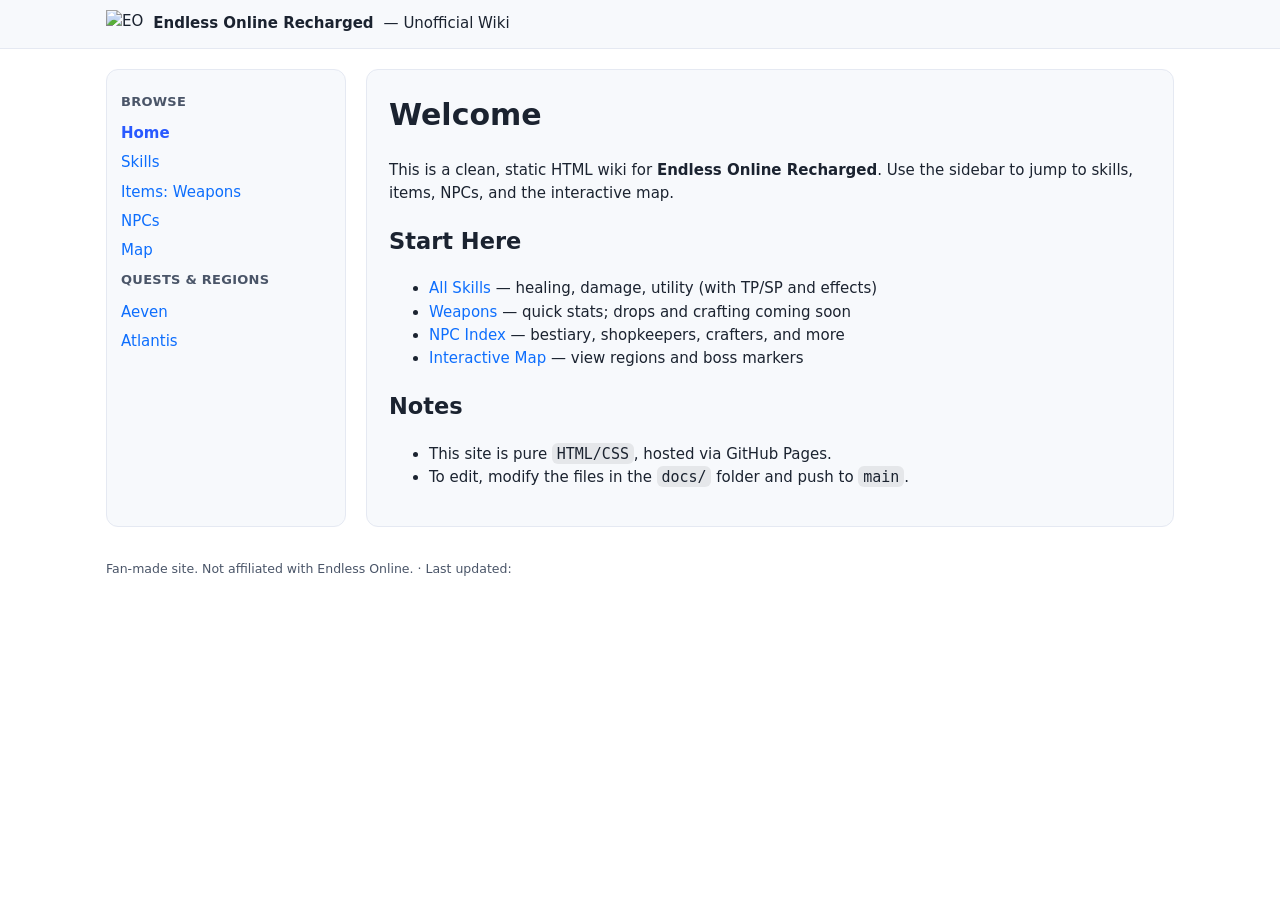
==== docs/index.html @ fb80740f "Rename index.md to index.html" ====
<!doctype html>
<html lang="en">
<head>
  <meta charset="utf-8"/>
  <meta name="viewport" content="width=device-width, initial-scale=1"/>
  <title>Endless Online Recharged — Unofficial Wiki</title>
  <link rel="stylesheet" href="assets/site.css"/>
</head>
<body>
  <header>
    <div class="header-inner">
      <a class="logo" href="./">
        <img src="assets/logo.svg" alt="EO" />
        <b>Endless Online Recharged</b> — Unofficial Wiki
      </a>
    </div>
  </header>

  <div class="layout">
    <nav>
      <h3>Browse</h3>
      <ul>
        <li><a class="active" href="./">Home</a></li>
        <li><a href="skills/skills.html">Skills</a></li>
        <li><a href="items/weapons.html">Items: Weapons</a></li>
        <li><a href="npcs/index.html">NPCs</a></li>
        <li><a href="maps/index.html">Map</a></li>
      </ul>

      <h3>Quests & Regions</h3>
      <ul>
        <li><a href="quests/aeven.html">Aeven</a></li>
        <li><a href="quests/atlantis.html">Atlantis</a></li>
        <!-- add more regions as you create them -->
      </ul>
    </nav>

    <main>
      <h1>Welcome</h1>
      <p>This is a clean, static HTML wiki for <b>Endless Online Recharged</b>. Use the sidebar to jump to
      skills, items, NPCs, and the interactive map.</p>

      <h2>Start Here</h2>
      <ul>
        <li><a href="skills/skills.html">All Skills</a> — healing, damage, utility (with TP/SP and effects)</li>
        <li><a href="items/weapons.html">Weapons</a> — quick stats; drops and crafting coming soon</li>
        <li><a href="npcs/index.html">NPC Index</a> — bestiary, shopkeepers, crafters, and more</li>
        <li><a href="maps/index.html">Interactive Map</a> — view regions and boss markers</li>
      </ul>

      <h2>Notes</h2>
      <ul>
        <li>This site is pure <code>HTML/CSS</code>, hosted via GitHub Pages.</li>
        <li>To edit, modify the files in the <code>docs/</code> folder and push to <code>main</code>.</li>
      </ul>
    </main>
  </div>

  <footer>
    <small>Fan-made site. Not affiliated with Endless Online. &middot; Last updated: <!-- set your date here --></small>
  </footer>
</body>
</html>
---- docs/assets/site.css ----
:root{
  --bg: #0e1116;
  --panel: #12161d;
  --text: #e7e7ea;
  --muted: #a9b1bd;
  --brand: #5aa2ff;
  --link: #8bd3ff;
  --border: #1e2633;
}
@media (prefers-color-scheme: light){
  :root{
    --bg:#fff; --panel:#f7f9fc; --text:#1b2330; --muted:#4a5568; --brand:#2959ff; --link:#0d6efd; --border:#e5e9f2;
  }
}
*{box-sizing:border-box}
html,body{height:100%}
body{
  margin:0; font:15px/1.55 system-ui,-apple-system,Segoe UI,Roboto,Inter,Arial,sans-serif;
  background:var(--bg); color:var(--text);
}
a{color:var(--link); text-decoration:none}
a:hover{text-decoration:underline}
header{
  position:sticky; top:0; z-index:2;
  background:var(--panel); border-bottom:1px solid var(--border);
}
.header-inner{
  max-width:1100px; margin:0 auto; padding:10px 16px; display:flex; align-items:center; gap:12px;
}
.logo{display:flex; align-items:center; gap:10px; color:var(--text); text-decoration:none}
.logo img{height:28px}
.logo b{font-weight:700}
.layout{
  max-width:1100px; margin:0 auto; display:grid; grid-template-columns:240px 1fr; gap:20px; padding:20px 16px;
}
nav{
  background:var(--panel); border:1px solid var(--border); border-radius:12px; padding:14px;
}
nav h3{margin:8px 0 10px; font-size:13px; font-weight:700; color:var(--muted); letter-spacing:.02em; text-transform:uppercase}
nav ul{list-style:none; padding:0; margin:0}
nav li{margin:6px 0}
nav a.active{font-weight:700; color:var(--brand)}
main{
  background:var(--panel); border:1px solid var(--border); border-radius:12px; padding:22px;
}
main h1{margin-top:0}
code{background:rgba(125,125,125,.15); padding:.1rem .3rem; border-radius:6px}
footer{max-width:1100px; margin:10px auto 40px; color:var(--muted); padding:0 16px}
@media (max-width:900px){
  .layout{grid-template-columns:1fr}
  nav{order:2}
}
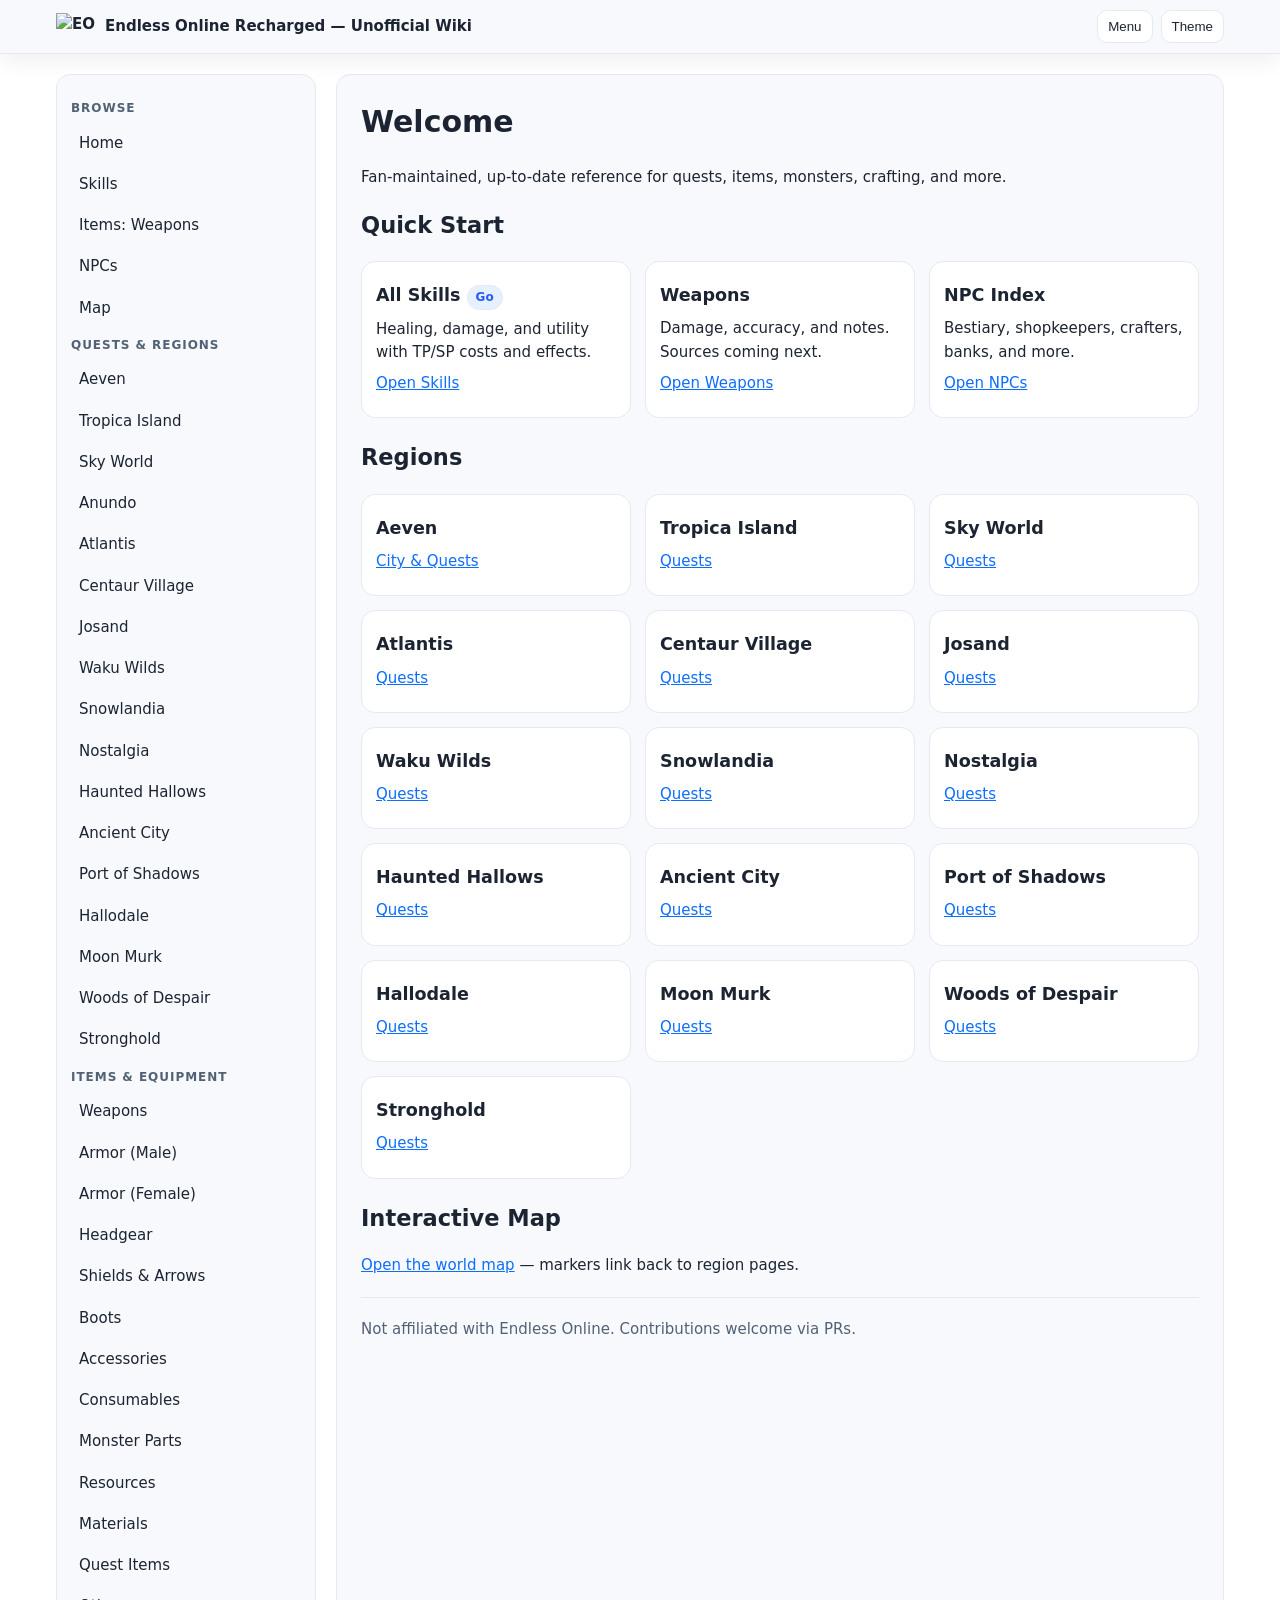
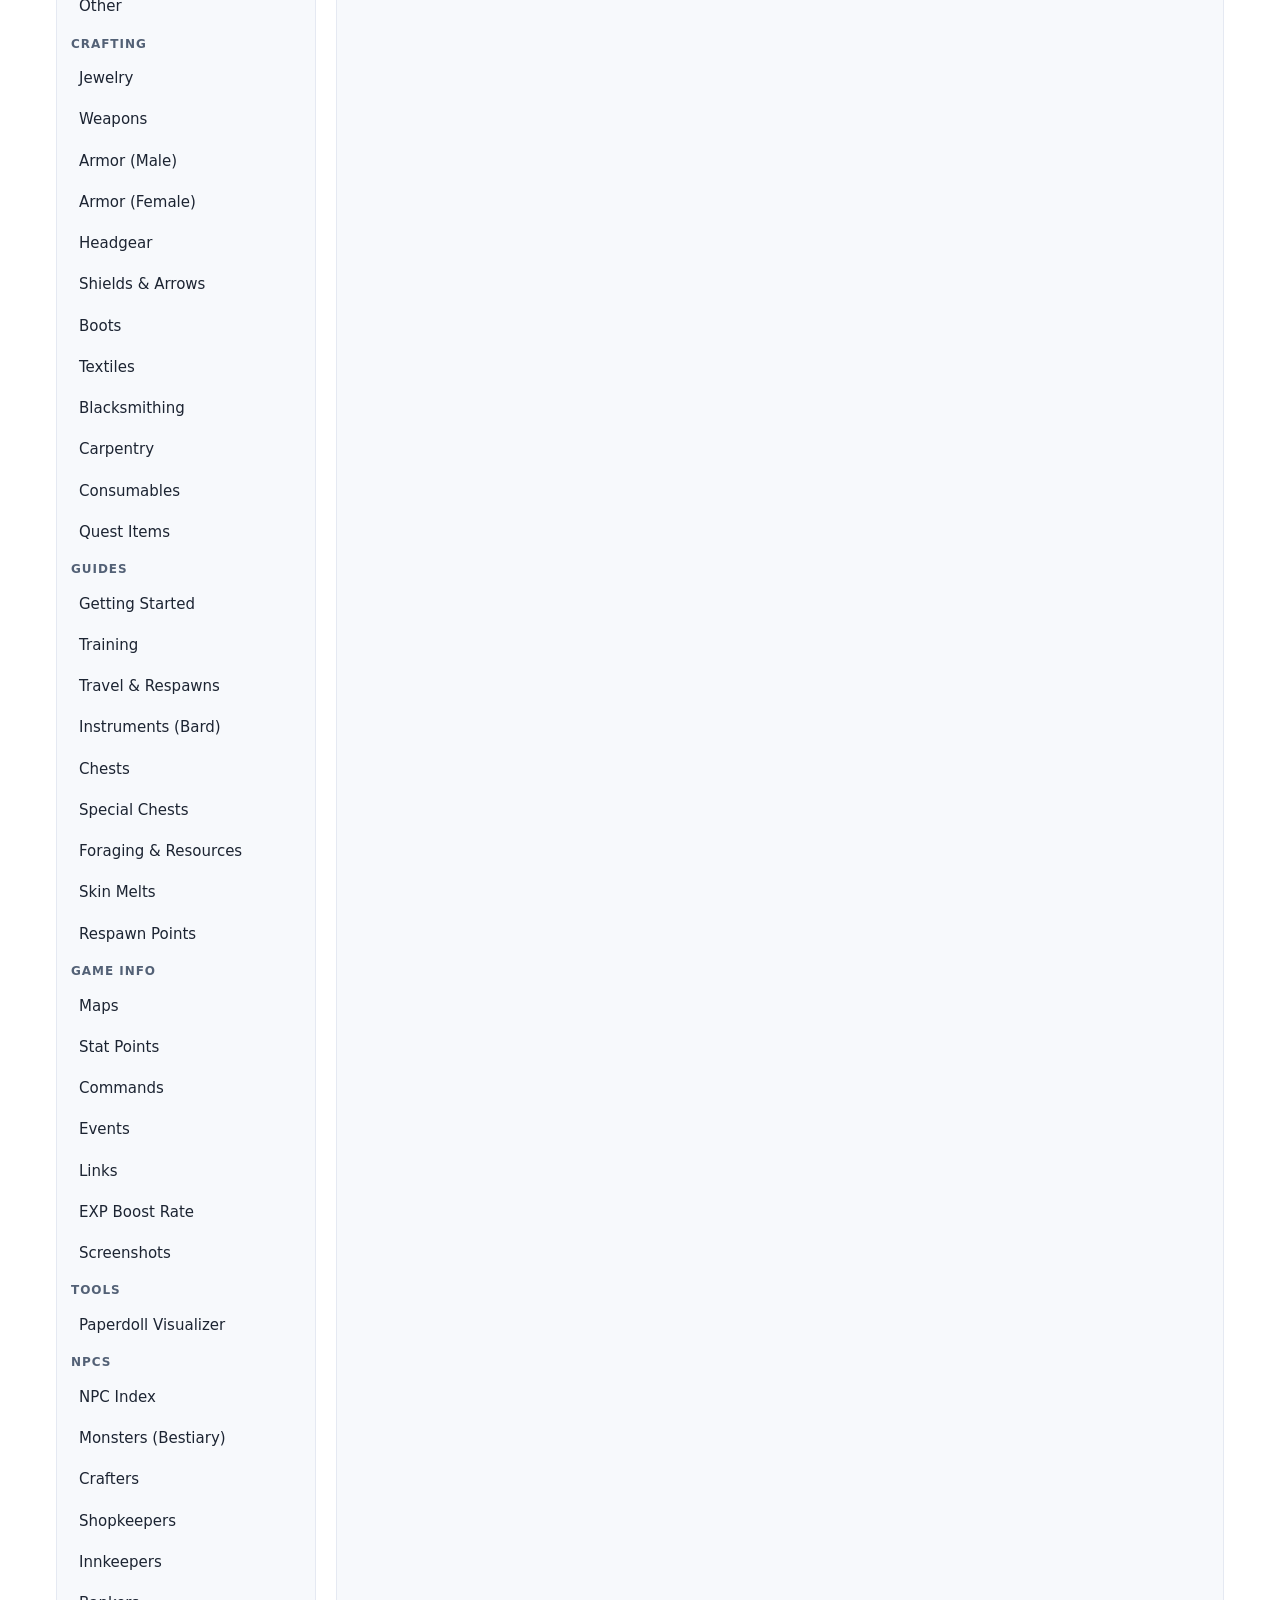
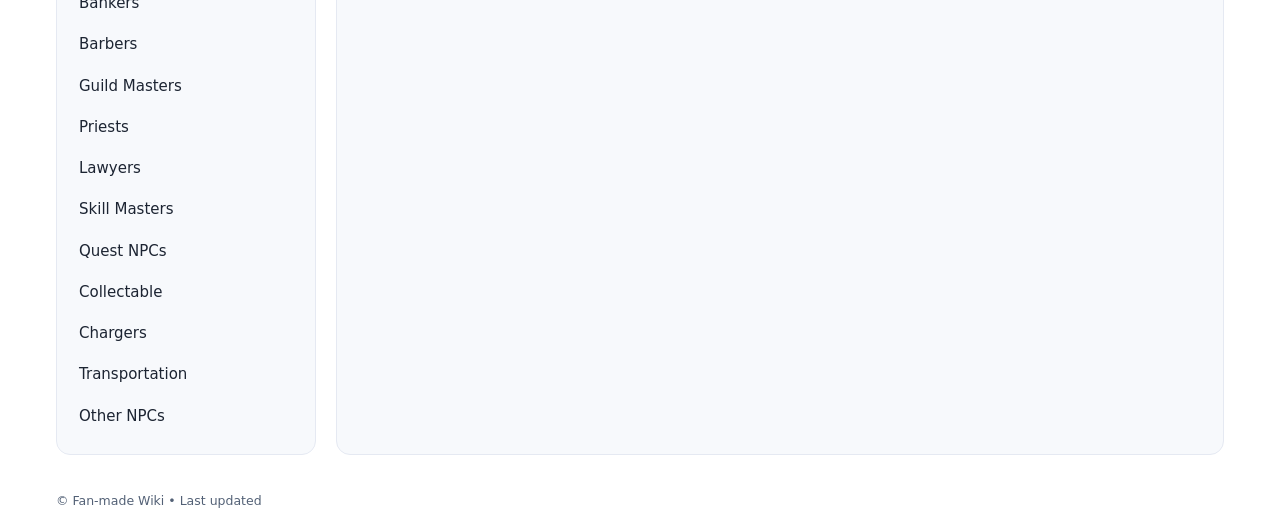
==== commit fb23b62b: "Update index.html" ====
--- a/docs/index.html
+++ b/docs/index.html
@@ -5,59 +5,192 @@
   <meta name="viewport" content="width=device-width, initial-scale=1"/>
   <title>Endless Online Recharged — Unofficial Wiki</title>
   <link rel="stylesheet" href="assets/site.css"/>
+  <script src="assets/app.js" defer></script>
 </head>
 <body>
   <header>
     <div class="header-inner">
       <a class="logo" href="./">
-        <img src="assets/logo.svg" alt="EO" />
-        <b>Endless Online Recharged</b> — Unofficial Wiki
+        <img src="assets/logo.svg" alt="EO"/>
+        <span><b>Endless Online Recharged</b> — Unofficial Wiki</span>
       </a>
+      <div class="header-actions">
+        <button class="icon" id="navToggle">Menu</button>
+        <button class="icon" id="themeToggle">Theme</button>
+      </div>
     </div>
   </header>
 
   <div class="layout">
-    <nav>
-      <h3>Browse</h3>
-      <ul>
-        <li><a class="active" href="./">Home</a></li>
-        <li><a href="skills/skills.html">Skills</a></li>
-        <li><a href="items/weapons.html">Items: Weapons</a></li>
-        <li><a href="npcs/index.html">NPCs</a></li>
-        <li><a href="maps/index.html">Map</a></li>
-      </ul>
+    <aside>
+      <nav>
+        <h3>Browse</h3>
+        <ul>
+          <li><a href="./">Home</a></li>
+          <li><a href="skills/skills.html">Skills</a></li>
+          <li><a href="items/weapons.html">Items: Weapons</a></li>
+          <li><a href="npcs/index.html">NPCs</a></li>
+          <li><a href="maps/index.html">Map</a></li>
+        </ul>
 
-      <h3>Quests & Regions</h3>
-      <ul>
-        <li><a href="quests/aeven.html">Aeven</a></li>
-        <li><a href="quests/atlantis.html">Atlantis</a></li>
-        <!-- add more regions as you create them -->
-      </ul>
-    </nav>
+        <h3>Quests & Regions</h3>
+        <ul>
+          <li><a href="quests/aeven.html">Aeven</a></li>
+          <li><a href="quests/tropica.html">Tropica Island</a></li>
+          <li><a href="quests/sky-world.html">Sky World</a></li>
+          <li><a href="quests/anundo.html">Anundo</a></li>
+          <li><a href="quests/atlantis.html">Atlantis</a></li>
+          <li><a href="quests/centaur-village.html">Centaur Village</a></li>
+          <li><a href="quests/josand.html">Josand</a></li>
+          <li><a href="quests/waku-wilds.html">Waku Wilds</a></li>
+          <li><a href="quests/snowlandia.html">Snowlandia</a></li>
+          <li><a href="quests/nostalgia.html">Nostalgia</a></li>
+          <li><a href="quests/haunted-hallows.html">Haunted Hallows</a></li>
+          <li><a href="quests/ancient-city.html">Ancient City</a></li>
+          <li><a href="quests/port-of-shadows.html">Port of Shadows</a></li>
+          <li><a href="quests/hallodale.html">Hallodale</a></li>
+          <li><a href="quests/moon-murk.html">Moon Murk</a></li>
+          <li><a href="quests/woods-of-despair.html">Woods of Despair</a></li>
+          <li><a href="quests/stronghold.html">Stronghold</a></li>
+        </ul>
+
+        <h3>Items & Equipment</h3>
+        <ul>
+          <li><a href="items/weapons.html">Weapons</a></li>
+          <li><a href="items/armor-male.html">Armor (Male)</a></li>
+          <li><a href="items/armor-female.html">Armor (Female)</a></li>
+          <li><a href="items/headgear.html">Headgear</a></li>
+          <li><a href="items/shields-arrows.html">Shields & Arrows</a></li>
+          <li><a href="items/boots.html">Boots</a></li>
+          <li><a href="items/accessories.html">Accessories</a></li>
+          <li><a href="items/consumables.html">Consumables</a></li>
+          <li><a href="items/monster-parts.html">Monster Parts</a></li>
+          <li><a href="items/resources.html">Resources</a></li>
+          <li><a href="items/materials.html">Materials</a></li>
+          <li><a href="items/quest-items.html">Quest Items</a></li>
+          <li><a href="items/other.html">Other</a></li>
+        </ul>
+
+        <h3>Crafting</h3>
+        <ul>
+          <li><a href="crafting/jewelry.html">Jewelry</a></li>
+          <li><a href="crafting/weapons.html">Weapons</a></li>
+          <li><a href="crafting/armor-male.html">Armor (Male)</a></li>
+          <li><a href="crafting/armor-female.html">Armor (Female)</a></li>
+          <li><a href="crafting/headgear.html">Headgear</a></li>
+          <li><a href="crafting/shields-arrows.html">Shields & Arrows</a></li>
+          <li><a href="crafting/boots.html">Boots</a></li>
+          <li><a href="crafting/textiles.html">Textiles</a></li>
+          <li><a href="crafting/blacksmithing.html">Blacksmithing</a></li>
+          <li><a href="crafting/carpentry.html">Carpentry</a></li>
+          <li><a href="crafting/consumables.html">Consumables</a></li>
+          <li><a href="crafting/quest-items.html">Quest Items</a></li>
+        </ul>
+
+        <h3>Guides</h3>
+        <ul>
+          <li><a href="guides/getting-started.html">Getting Started</a></li>
+          <li><a href="guides/training.html">Training</a></li>
+          <li><a href="guides/travel.html">Travel & Respawns</a></li>
+          <li><a href="guides/instruments-bard.html">Instruments (Bard)</a></li>
+          <li><a href="guides/chests.html">Chests</a></li>
+          <li><a href="guides/special-chests.html">Special Chests</a></li>
+          <li><a href="guides/foraging.html">Foraging & Resources</a></li>
+          <li><a href="guides/skin-melts.html">Skin Melts</a></li>
+          <li><a href="guides/respawn-points.html">Respawn Points</a></li>
+        </ul>
+
+        <h3>Game Info</h3>
+        <ul>
+          <li><a href="info/maps.html">Maps</a></li>
+          <li><a href="info/stat-points.html">Stat Points</a></li>
+          <li><a href="info/commands.html">Commands</a></li>
+          <li><a href="info/events.html">Events</a></li>
+          <li><a href="info/links.html">Links</a></li>
+          <li><a href="info/exp-boost-rate.html">EXP Boost Rate</a></li>
+          <li><a href="info/screenshots.html">Screenshots</a></li>
+        </ul>
+
+        <h3>Tools</h3>
+        <ul>
+          <li><a href="tools/paperdoll.html">Paperdoll Visualizer</a></li>
+        </ul>
+
+        <h3>NPCs</h3>
+        <ul>
+          <li><a href="npcs/index.html">NPC Index</a></li>
+          <li><a href="npcs/monsters.html">Monsters (Bestiary)</a></li>
+          <li><a href="npcs/crafters.html">Crafters</a></li>
+          <li><a href="npcs/shopkeepers.html">Shopkeepers</a></li>
+          <li><a href="npcs/innkeepers.html">Innkeepers</a></li>
+          <li><a href="npcs/bankers.html">Bankers</a></li>
+          <li><a href="npcs/barbers.html">Barbers</a></li>
+          <li><a href="npcs/guild-masters.html">Guild Masters</a></li>
+          <li><a href="npcs/priests.html">Priests</a></li>
+          <li><a href="npcs/lawyers.html">Lawyers</a></li>
+          <li><a href="npcs/skill-masters.html">Skill Masters</a></li>
+          <li><a href="npcs/quest-npcs.html">Quest NPCs</a></li>
+          <li><a href="npcs/collectable.html">Collectable</a></li>
+          <li><a href="npcs/chargers.html">Chargers</a></li>
+          <li><a href="npcs/transportation.html">Transportation</a></li>
+          <li><a href="npcs/other.html">Other NPCs</a></li>
+        </ul>
+      </nav>
+    </aside>
 
     <main>
       <h1>Welcome</h1>
-      <p>This is a clean, static HTML wiki for <b>Endless Online Recharged</b>. Use the sidebar to jump to
-      skills, items, NPCs, and the interactive map.</p>
+      <p>Fan-maintained, up-to-date reference for quests, items, monsters, crafting, and more.</p>
 
-      <h2>Start Here</h2>
-      <ul>
-        <li><a href="skills/skills.html">All Skills</a> — healing, damage, utility (with TP/SP and effects)</li>
-        <li><a href="items/weapons.html">Weapons</a> — quick stats; drops and crafting coming soon</li>
-        <li><a href="npcs/index.html">NPC Index</a> — bestiary, shopkeepers, crafters, and more</li>
-        <li><a href="maps/index.html">Interactive Map</a> — view regions and boss markers</li>
-      </ul>
+      <h2>Quick Start</h2>
+      <div class="cards">
+        <div class="card">
+          <h3>All Skills <span class="badge">Go</span></h3>
+          <p>Healing, damage, and utility with TP/SP costs and effects.</p>
+          <p><a class="inline" href="skills/skills.html">Open Skills</a></p>
+        </div>
+        <div class="card">
+          <h3>Weapons</h3>
+          <p>Damage, accuracy, and notes. Sources coming next.</p>
+          <p><a class="inline" href="items/weapons.html">Open Weapons</a></p>
+        </div>
+        <div class="card">
+          <h3>NPC Index</h3>
+          <p>Bestiary, shopkeepers, crafters, banks, and more.</p>
+          <p><a class="inline" href="npcs/index.html">Open NPCs</a></p>
+        </div>
+      </div>
 
-      <h2>Notes</h2>
-      <ul>
-        <li>This site is pure <code>HTML/CSS</code>, hosted via GitHub Pages.</li>
-        <li>To edit, modify the files in the <code>docs/</code> folder and push to <code>main</code>.</li>
-      </ul>
+      <h2 style="margin-top:22px;">Regions</h2>
+      <div class="cards">
+        <div class="card"><h3>Aeven</h3><p><a class="inline" href="quests/aeven.html">City & Quests</a></p></div>
+        <div class="card"><h3>Tropica Island</h3><p><a class="inline" href="quests/tropica.html">Quests</a></p></div>
+        <div class="card"><h3>Sky World</h3><p><a class="inline" href="quests/sky-world.html">Quests</a></p></div>
+        <div class="card"><h3>Atlantis</h3><p><a class="inline" href="quests/atlantis.html">Quests</a></p></div>
+        <div class="card"><h3>Centaur Village</h3><p><a class="inline" href="quests/centaur-village.html">Quests</a></p></div>
+        <div class="card"><h3>Josand</h3><p><a class="inline" href="quests/josand.html">Quests</a></p></div>
+        <div class="card"><h3>Waku Wilds</h3><p><a class="inline" href="quests/waku-wilds.html">Quests</a></p></div>
+        <div class="card"><h3>Snowlandia</h3><p><a class="inline" href="quests/snowlandia.html">Quests</a></p></div>
+        <div class="card"><h3>Nostalgia</h3><p><a class="inline" href="quests/nostalgia.html">Quests</a></p></div>
+        <div class="card"><h3>Haunted Hallows</h3><p><a class="inline" href="quests/haunted-hallows.html">Quests</a></p></div>
+        <div class="card"><h3>Ancient City</h3><p><a class="inline" href="quests/ancient-city.html">Quests</a></p></div>
+        <div class="card"><h3>Port of Shadows</h3><p><a class="inline" href="quests/port-of-shadows.html">Quests</a></p></div>
+        <div class="card"><h3>Hallodale</h3><p><a class="inline" href="quests/hallodale.html">Quests</a></p></div>
+        <div class="card"><h3>Moon Murk</h3><p><a class="inline" href="quests/moon-murk.html">Quests</a></p></div>
+        <div class="card"><h3>Woods of Despair</h3><p><a class="inline" href="quests/woods-of-despair.html">Quests</a></p></div>
+        <div class="card"><h3>Stronghold</h3><p><a class="inline" href="quests/stronghold.html">Quests</a></p></div>
+      </div>
+
+      <h2 style="margin-top:22px;">Interactive Map</h2>
+      <p><a class="inline" href="maps/index.html">Open the world map</a> — markers link back to region pages.</p>
+
+      <hr>
+      <p style="color:var(--muted)">Not affiliated with Endless Online. Contributions welcome via PRs.</p>
     </main>
   </div>
 
   <footer>
-    <small>Fan-made site. Not affiliated with Endless Online. &middot; Last updated: <!-- set your date here --></small>
+    <small>© Fan-made Wiki • Last updated <!-- your date --></small>
   </footer>
 </body>
 </html>
--- a/docs/assets/site.css
+++ b/docs/assets/site.css
@@ -1,52 +1,112 @@
 :root{
-  --bg: #0e1116;
-  --panel: #12161d;
-  --text: #e7e7ea;
-  --muted: #a9b1bd;
-  --brand: #5aa2ff;
-  --link: #8bd3ff;
-  --border: #1e2633;
+  --bg:#0b1118;
+  --panel:#0f1621;
+  --panel-2:#111a26;
+  --text:#e7eaf0;
+  --muted:#a9b1bd;
+  --brand:#5aa2ff;
+  --brand-2:#7fb7ff;
+  --link:#8bd3ff;
+  --border:#1c2533;
+  --shadow: 0 6px 24px rgba(0,0,0,.22);
 }
+
 @media (prefers-color-scheme: light){
   :root{
-    --bg:#fff; --panel:#f7f9fc; --text:#1b2330; --muted:#4a5568; --brand:#2959ff; --link:#0d6efd; --border:#e5e9f2;
+    --bg:#ffffff;
+    --panel:#f7f9fc;
+    --panel-2:#fff;
+    --text:#1c2432;
+    --muted:#536176;
+    --brand:#2959ff;
+    --brand-2:#5a7bff;
+    --link:#0d6efd;
+    --border:#e5e9f2;
+    --shadow: 0 8px 22px rgba(0,0,0,.06);
   }
 }
+
 *{box-sizing:border-box}
 html,body{height:100%}
 body{
-  margin:0; font:15px/1.55 system-ui,-apple-system,Segoe UI,Roboto,Inter,Arial,sans-serif;
+  margin:0; font:15px/1.55 system-ui, -apple-system, Segoe UI, Inter, Roboto, Arial, sans-serif;
   background:var(--bg); color:var(--text);
 }
-a{color:var(--link); text-decoration:none}
-a:hover{text-decoration:underline}
+
+/* Header */
 header{
-  position:sticky; top:0; z-index:2;
-  background:var(--panel); border-bottom:1px solid var(--border);
+  position:sticky; top:0; z-index:3;
+  background:var(--panel);
+  border-bottom:1px solid var(--border);
+  box-shadow: var(--shadow);
 }
 .header-inner{
-  max-width:1100px; margin:0 auto; padding:10px 16px; display:flex; align-items:center; gap:12px;
+  max-width:1200px; margin:0 auto; padding:10px 16px;
+  display:flex; align-items:center; gap:12px; justify-content:space-between;
 }
-.logo{display:flex; align-items:center; gap:10px; color:var(--text); text-decoration:none}
+.logo{display:flex; align-items:center; gap:10px; color:var(--text); text-decoration:none; font-weight:700}
 .logo img{height:28px}
-.logo b{font-weight:700}
+.header-actions{display:flex; gap:8px; align-items:center}
+button.icon{
+  background:var(--panel-2); border:1px solid var(--border); color:var(--text);
+  padding:8px 10px; border-radius:10px; cursor:pointer;
+}
+button.icon:hover{outline:1px solid var(--brand);}
+
+/* Layout */
 .layout{
-  max-width:1100px; margin:0 auto; display:grid; grid-template-columns:240px 1fr; gap:20px; padding:20px 16px;
+  max-width:1200px; margin:0 auto;
+  display:grid; grid-template-columns:260px 1fr; gap:20px; padding:20px 16px;
 }
-nav{
-  background:var(--panel); border:1px solid var(--border); border-radius:12px; padding:14px;
+
+/* Sidebar */
+aside{
+  background:var(--panel); border:1px solid var(--border); border-radius:14px; padding:14px;
+  height:fit-content; position:sticky; top:72px;
 }
-nav h3{margin:8px 0 10px; font-size:13px; font-weight:700; color:var(--muted); letter-spacing:.02em; text-transform:uppercase}
+aside h3{
+  margin:10px 0 8px; font-size:12px; font-weight:800; color:var(--muted);
+  letter-spacing:.08em; text-transform:uppercase;
+}
 nav ul{list-style:none; padding:0; margin:0}
 nav li{margin:6px 0}
-nav a.active{font-weight:700; color:var(--brand)}
+nav a{color:var(--text); text-decoration:none; border-radius:8px; padding:6px 8px; display:block}
+nav a:hover{background:var(--panel-2)}
+nav a.active{background:rgba(90,162,255,.12); color:var(--brand); font-weight:700;}
+
+/* Content */
 main{
-  background:var(--panel); border:1px solid var(--border); border-radius:12px; padding:22px;
+  background:var(--panel); border:1px solid var(--border); border-radius:14px; padding:24px;
 }
 main h1{margin-top:0}
-code{background:rgba(125,125,125,.15); padding:.1rem .3rem; border-radius:6px}
-footer{max-width:1100px; margin:10px auto 40px; color:var(--muted); padding:0 16px}
-@media (max-width:900px){
+
+/* Cards */
+.cards{display:grid; grid-template-columns:repeat(3, minmax(0,1fr)); gap:14px}
+.card{
+  background:var(--panel-2); border:1px solid var(--border); border-radius:14px; padding:14px;
+}
+.card h3{margin:6px 0 8px}
+.card p{margin:0 0 8px}
+.card a{color:var(--brand-2)}
+.card:hover{box-shadow:var(--shadow)}
+
+/* Tables */
+table{width:100%; border-collapse:separate; border-spacing:0; overflow:hidden; border-radius:12px; border:1px solid var(--border)}
+th,td{padding:10px 12px; border-bottom:1px solid var(--border)}
+th{text-align:left; color:var(--muted); font-size:13px}
+tbody tr:hover{background:var(--panel-2)}
+
+/* Footer */
+footer{max-width:1200px; margin:14px auto 40px; color:var(--muted); padding:0 16px}
+
+/* Mobile */
+@media (max-width:980px){
   .layout{grid-template-columns:1fr}
-  nav{order:2}
-}+  aside{position:static}
+  .cards{grid-template-columns:1fr}
+}
+
+/* Utility */
+a.inline{color:var(--link)}
+hr{border:0; border-top:1px solid var(--border); margin:20px 0}
+.badge{display:inline-block; padding:2px 8px; border-radius:999px; background:rgba(90,162,255,.15); color:var(--brand); font-size:12px; border:1px solid var(--border)}
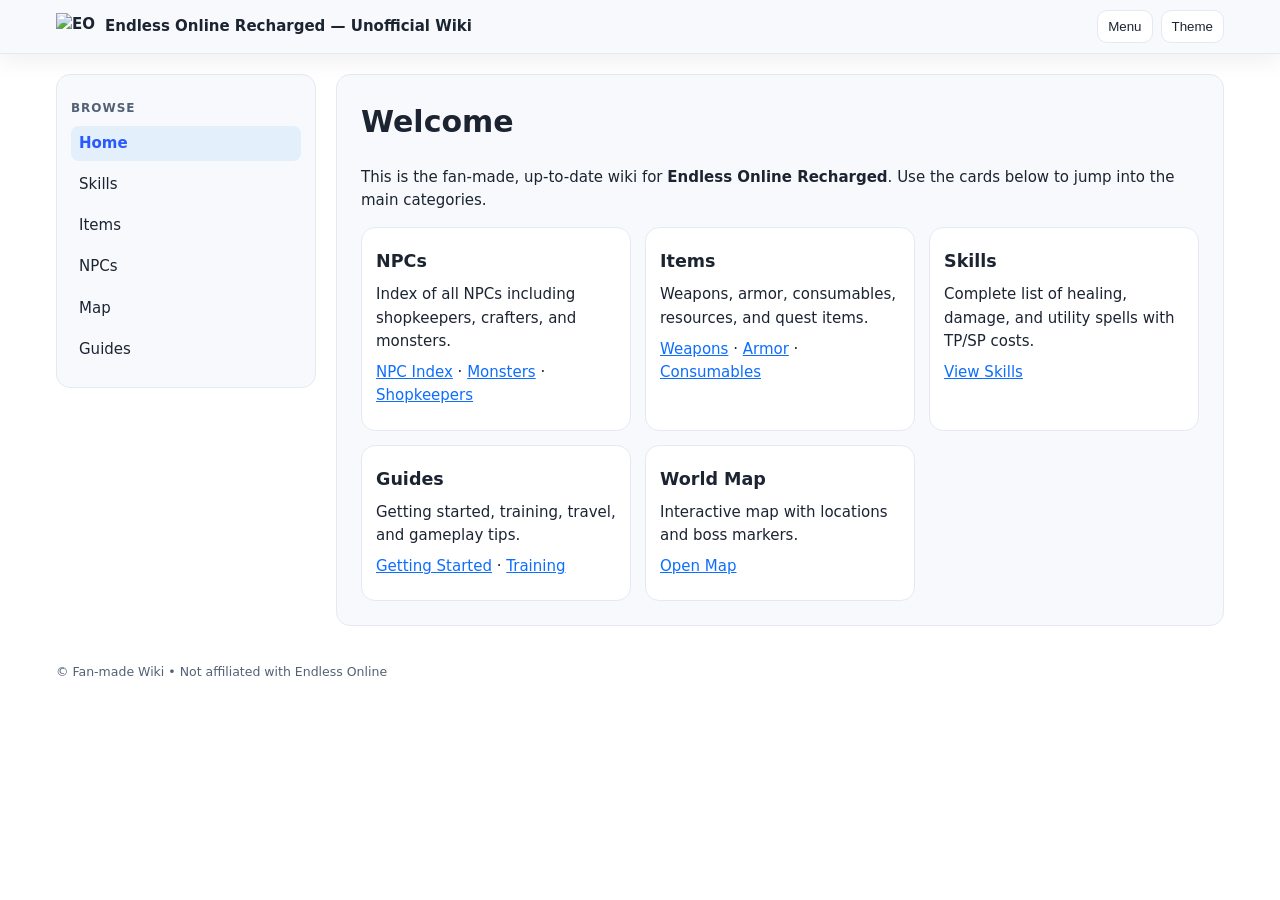
==== commit 8f69a10e: "Update index.html" ====
--- a/docs/index.html
+++ b/docs/index.html
@@ -26,171 +26,67 @@
       <nav>
         <h3>Browse</h3>
         <ul>
-          <li><a href="./">Home</a></li>
+          <li><a class="active" href="./">Home</a></li>
           <li><a href="skills/skills.html">Skills</a></li>
-          <li><a href="items/weapons.html">Items: Weapons</a></li>
+          <li><a href="items/weapons.html">Items</a></li>
           <li><a href="npcs/index.html">NPCs</a></li>
           <li><a href="maps/index.html">Map</a></li>
-        </ul>
-
-        <h3>Quests & Regions</h3>
-        <ul>
-          <li><a href="quests/aeven.html">Aeven</a></li>
-          <li><a href="quests/tropica.html">Tropica Island</a></li>
-          <li><a href="quests/sky-world.html">Sky World</a></li>
-          <li><a href="quests/anundo.html">Anundo</a></li>
-          <li><a href="quests/atlantis.html">Atlantis</a></li>
-          <li><a href="quests/centaur-village.html">Centaur Village</a></li>
-          <li><a href="quests/josand.html">Josand</a></li>
-          <li><a href="quests/waku-wilds.html">Waku Wilds</a></li>
-          <li><a href="quests/snowlandia.html">Snowlandia</a></li>
-          <li><a href="quests/nostalgia.html">Nostalgia</a></li>
-          <li><a href="quests/haunted-hallows.html">Haunted Hallows</a></li>
-          <li><a href="quests/ancient-city.html">Ancient City</a></li>
-          <li><a href="quests/port-of-shadows.html">Port of Shadows</a></li>
-          <li><a href="quests/hallodale.html">Hallodale</a></li>
-          <li><a href="quests/moon-murk.html">Moon Murk</a></li>
-          <li><a href="quests/woods-of-despair.html">Woods of Despair</a></li>
-          <li><a href="quests/stronghold.html">Stronghold</a></li>
-        </ul>
-
-        <h3>Items & Equipment</h3>
-        <ul>
-          <li><a href="items/weapons.html">Weapons</a></li>
-          <li><a href="items/armor-male.html">Armor (Male)</a></li>
-          <li><a href="items/armor-female.html">Armor (Female)</a></li>
-          <li><a href="items/headgear.html">Headgear</a></li>
-          <li><a href="items/shields-arrows.html">Shields & Arrows</a></li>
-          <li><a href="items/boots.html">Boots</a></li>
-          <li><a href="items/accessories.html">Accessories</a></li>
-          <li><a href="items/consumables.html">Consumables</a></li>
-          <li><a href="items/monster-parts.html">Monster Parts</a></li>
-          <li><a href="items/resources.html">Resources</a></li>
-          <li><a href="items/materials.html">Materials</a></li>
-          <li><a href="items/quest-items.html">Quest Items</a></li>
-          <li><a href="items/other.html">Other</a></li>
-        </ul>
-
-        <h3>Crafting</h3>
-        <ul>
-          <li><a href="crafting/jewelry.html">Jewelry</a></li>
-          <li><a href="crafting/weapons.html">Weapons</a></li>
-          <li><a href="crafting/armor-male.html">Armor (Male)</a></li>
-          <li><a href="crafting/armor-female.html">Armor (Female)</a></li>
-          <li><a href="crafting/headgear.html">Headgear</a></li>
-          <li><a href="crafting/shields-arrows.html">Shields & Arrows</a></li>
-          <li><a href="crafting/boots.html">Boots</a></li>
-          <li><a href="crafting/textiles.html">Textiles</a></li>
-          <li><a href="crafting/blacksmithing.html">Blacksmithing</a></li>
-          <li><a href="crafting/carpentry.html">Carpentry</a></li>
-          <li><a href="crafting/consumables.html">Consumables</a></li>
-          <li><a href="crafting/quest-items.html">Quest Items</a></li>
-        </ul>
-
-        <h3>Guides</h3>
-        <ul>
-          <li><a href="guides/getting-started.html">Getting Started</a></li>
-          <li><a href="guides/training.html">Training</a></li>
-          <li><a href="guides/travel.html">Travel & Respawns</a></li>
-          <li><a href="guides/instruments-bard.html">Instruments (Bard)</a></li>
-          <li><a href="guides/chests.html">Chests</a></li>
-          <li><a href="guides/special-chests.html">Special Chests</a></li>
-          <li><a href="guides/foraging.html">Foraging & Resources</a></li>
-          <li><a href="guides/skin-melts.html">Skin Melts</a></li>
-          <li><a href="guides/respawn-points.html">Respawn Points</a></li>
-        </ul>
-
-        <h3>Game Info</h3>
-        <ul>
-          <li><a href="info/maps.html">Maps</a></li>
-          <li><a href="info/stat-points.html">Stat Points</a></li>
-          <li><a href="info/commands.html">Commands</a></li>
-          <li><a href="info/events.html">Events</a></li>
-          <li><a href="info/links.html">Links</a></li>
-          <li><a href="info/exp-boost-rate.html">EXP Boost Rate</a></li>
-          <li><a href="info/screenshots.html">Screenshots</a></li>
-        </ul>
-
-        <h3>Tools</h3>
-        <ul>
-          <li><a href="tools/paperdoll.html">Paperdoll Visualizer</a></li>
-        </ul>
-
-        <h3>NPCs</h3>
-        <ul>
-          <li><a href="npcs/index.html">NPC Index</a></li>
-          <li><a href="npcs/monsters.html">Monsters (Bestiary)</a></li>
-          <li><a href="npcs/crafters.html">Crafters</a></li>
-          <li><a href="npcs/shopkeepers.html">Shopkeepers</a></li>
-          <li><a href="npcs/innkeepers.html">Innkeepers</a></li>
-          <li><a href="npcs/bankers.html">Bankers</a></li>
-          <li><a href="npcs/barbers.html">Barbers</a></li>
-          <li><a href="npcs/guild-masters.html">Guild Masters</a></li>
-          <li><a href="npcs/priests.html">Priests</a></li>
-          <li><a href="npcs/lawyers.html">Lawyers</a></li>
-          <li><a href="npcs/skill-masters.html">Skill Masters</a></li>
-          <li><a href="npcs/quest-npcs.html">Quest NPCs</a></li>
-          <li><a href="npcs/collectable.html">Collectable</a></li>
-          <li><a href="npcs/chargers.html">Chargers</a></li>
-          <li><a href="npcs/transportation.html">Transportation</a></li>
-          <li><a href="npcs/other.html">Other NPCs</a></li>
+          <li><a href="guides/getting-started.html">Guides</a></li>
         </ul>
       </nav>
     </aside>
 
     <main>
       <h1>Welcome</h1>
-      <p>Fan-maintained, up-to-date reference for quests, items, monsters, crafting, and more.</p>
+      <p>This is the fan-made, up-to-date wiki for <b>Endless Online Recharged</b>. Use the cards below to jump into the main categories.</p>
 
-      <h2>Quick Start</h2>
       <div class="cards">
         <div class="card">
-          <h3>All Skills <span class="badge">Go</span></h3>
-          <p>Healing, damage, and utility with TP/SP costs and effects.</p>
-          <p><a class="inline" href="skills/skills.html">Open Skills</a></p>
+          <h3>NPCs</h3>
+          <p>Index of all NPCs including shopkeepers, crafters, and monsters.</p>
+          <p>
+            <a class="inline" href="npcs/index.html">NPC Index</a> ·
+            <a class="inline" href="npcs/monsters.html">Monsters</a> ·
+            <a class="inline" href="npcs/shopkeepers.html">Shopkeepers</a>
+          </p>
         </div>
+
         <div class="card">
-          <h3>Weapons</h3>
-          <p>Damage, accuracy, and notes. Sources coming next.</p>
-          <p><a class="inline" href="items/weapons.html">Open Weapons</a></p>
+          <h3>Items</h3>
+          <p>Weapons, armor, consumables, resources, and quest items.</p>
+          <p>
+            <a class="inline" href="items/weapons.html">Weapons</a> ·
+            <a class="inline" href="items/armor-male.html">Armor</a> ·
+            <a class="inline" href="items/consumables.html">Consumables</a>
+          </p>
         </div>
+
         <div class="card">
-          <h3>NPC Index</h3>
-          <p>Bestiary, shopkeepers, crafters, banks, and more.</p>
-          <p><a class="inline" href="npcs/index.html">Open NPCs</a></p>
+          <h3>Skills</h3>
+          <p>Complete list of healing, damage, and utility spells with TP/SP costs.</p>
+          <p><a class="inline" href="skills/skills.html">View Skills</a></p>
+        </div>
+
+        <div class="card">
+          <h3>Guides</h3>
+          <p>Getting started, training, travel, and gameplay tips.</p>
+          <p>
+            <a class="inline" href="guides/getting-started.html">Getting Started</a> ·
+            <a class="inline" href="guides/training.html">Training</a>
+          </p>
+        </div>
+
+        <div class="card">
+          <h3>World Map</h3>
+          <p>Interactive map with locations and boss markers.</p>
+          <p><a class="inline" href="maps/index.html">Open Map</a></p>
         </div>
       </div>
-
-      <h2 style="margin-top:22px;">Regions</h2>
-      <div class="cards">
-        <div class="card"><h3>Aeven</h3><p><a class="inline" href="quests/aeven.html">City & Quests</a></p></div>
-        <div class="card"><h3>Tropica Island</h3><p><a class="inline" href="quests/tropica.html">Quests</a></p></div>
-        <div class="card"><h3>Sky World</h3><p><a class="inline" href="quests/sky-world.html">Quests</a></p></div>
-        <div class="card"><h3>Atlantis</h3><p><a class="inline" href="quests/atlantis.html">Quests</a></p></div>
-        <div class="card"><h3>Centaur Village</h3><p><a class="inline" href="quests/centaur-village.html">Quests</a></p></div>
-        <div class="card"><h3>Josand</h3><p><a class="inline" href="quests/josand.html">Quests</a></p></div>
-        <div class="card"><h3>Waku Wilds</h3><p><a class="inline" href="quests/waku-wilds.html">Quests</a></p></div>
-        <div class="card"><h3>Snowlandia</h3><p><a class="inline" href="quests/snowlandia.html">Quests</a></p></div>
-        <div class="card"><h3>Nostalgia</h3><p><a class="inline" href="quests/nostalgia.html">Quests</a></p></div>
-        <div class="card"><h3>Haunted Hallows</h3><p><a class="inline" href="quests/haunted-hallows.html">Quests</a></p></div>
-        <div class="card"><h3>Ancient City</h3><p><a class="inline" href="quests/ancient-city.html">Quests</a></p></div>
-        <div class="card"><h3>Port of Shadows</h3><p><a class="inline" href="quests/port-of-shadows.html">Quests</a></p></div>
-        <div class="card"><h3>Hallodale</h3><p><a class="inline" href="quests/hallodale.html">Quests</a></p></div>
-        <div class="card"><h3>Moon Murk</h3><p><a class="inline" href="quests/moon-murk.html">Quests</a></p></div>
-        <div class="card"><h3>Woods of Despair</h3><p><a class="inline" href="quests/woods-of-despair.html">Quests</a></p></div>
-        <div class="card"><h3>Stronghold</h3><p><a class="inline" href="quests/stronghold.html">Quests</a></p></div>
-      </div>
-
-      <h2 style="margin-top:22px;">Interactive Map</h2>
-      <p><a class="inline" href="maps/index.html">Open the world map</a> — markers link back to region pages.</p>
-
-      <hr>
-      <p style="color:var(--muted)">Not affiliated with Endless Online. Contributions welcome via PRs.</p>
     </main>
   </div>
 
   <footer>
-    <small>© Fan-made Wiki • Last updated <!-- your date --></small>
+    <small>© Fan-made Wiki • Not affiliated with Endless Online</small>
   </footer>
 </body>
 </html>
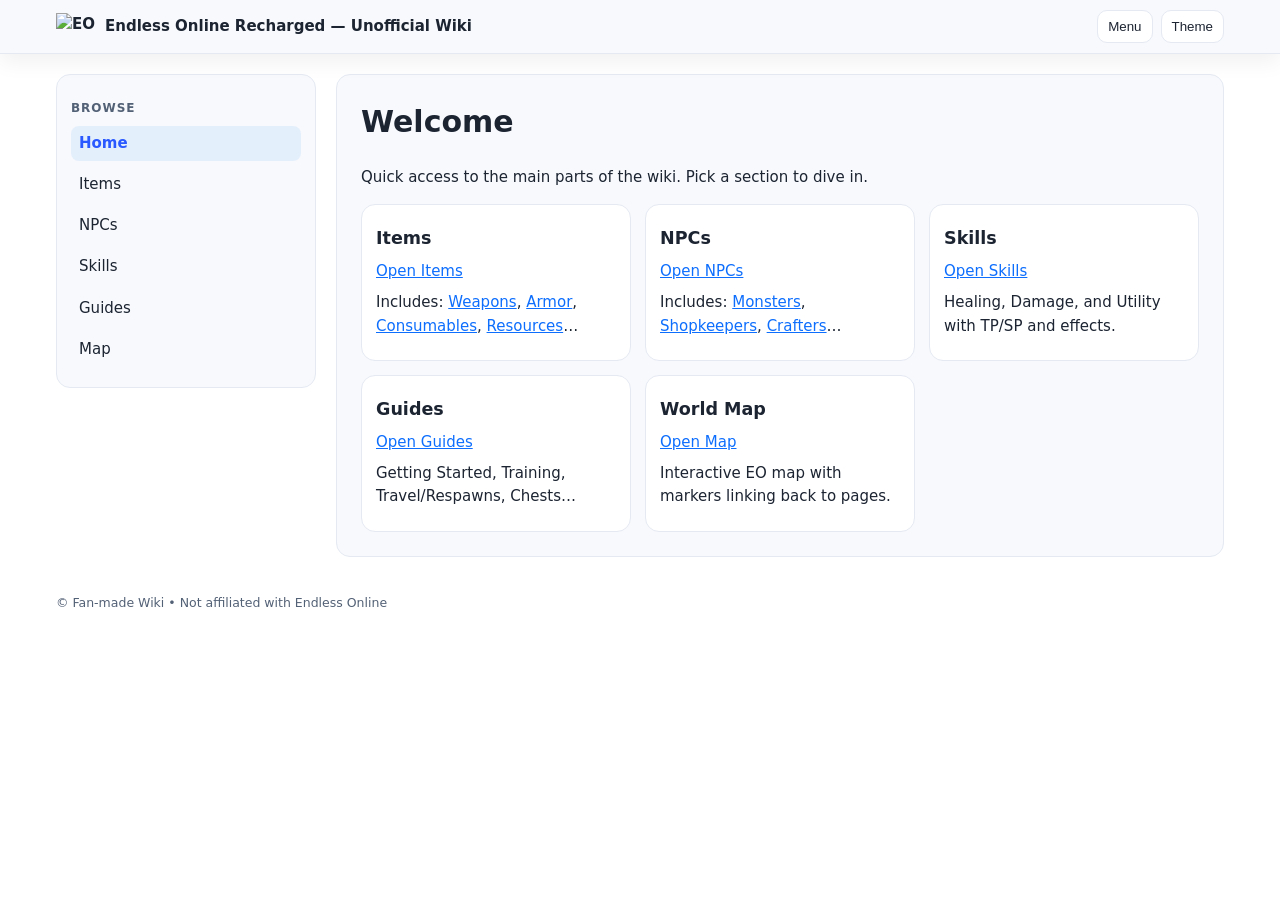
==== commit 61f76619: "Update index.html" ====
--- a/docs/index.html
+++ b/docs/index.html
@@ -4,6 +4,7 @@
   <meta charset="utf-8"/>
   <meta name="viewport" content="width=device-width, initial-scale=1"/>
   <title>Endless Online Recharged — Unofficial Wiki</title>
+  <!-- Core styles + app JS (toggle + active-link) -->
   <link rel="stylesheet" href="assets/site.css"/>
   <script src="assets/app.js" defer></script>
 </head>
@@ -22,64 +23,59 @@
   </header>
 
   <div class="layout">
+    <!-- Minimal sidebar: just the core destinations -->
     <aside>
       <nav>
         <h3>Browse</h3>
         <ul>
           <li><a class="active" href="./">Home</a></li>
-          <li><a href="skills/skills.html">Skills</a></li>
           <li><a href="items/weapons.html">Items</a></li>
           <li><a href="npcs/index.html">NPCs</a></li>
+          <li><a href="skills/skills.html">Skills</a></li>
+          <li><a href="guides/getting-started.html">Guides</a></li>
           <li><a href="maps/index.html">Map</a></li>
-          <li><a href="guides/getting-started.html">Guides</a></li>
         </ul>
       </nav>
     </aside>
 
     <main>
       <h1>Welcome</h1>
-      <p>This is the fan-made, up-to-date wiki for <b>Endless Online Recharged</b>. Use the cards below to jump into the main categories.</p>
+      <p>Quick access to the main parts of the wiki. Pick a section to dive in.</p>
 
       <div class="cards">
+        <!-- ITEMS -->
+        <div class="card">
+          <h3>Items</h3>
+          <p><a class="inline" href="items/weapons.html">Open Items</a></p>
+          <p class="muted">Includes: <a class="inline" href="items/weapons.html">Weapons</a>, <a class="inline" href="items/armor-male.html">Armor</a>, <a class="inline" href="items/consumables.html">Consumables</a>, <a class="inline" href="items/resources.html">Resources</a>…</p>
+        </div>
+
+        <!-- NPCs -->
         <div class="card">
           <h3>NPCs</h3>
-          <p>Index of all NPCs including shopkeepers, crafters, and monsters.</p>
-          <p>
-            <a class="inline" href="npcs/index.html">NPC Index</a> ·
-            <a class="inline" href="npcs/monsters.html">Monsters</a> ·
-            <a class="inline" href="npcs/shopkeepers.html">Shopkeepers</a>
-          </p>
+          <p><a class="inline" href="npcs/index.html">Open NPCs</a></p>
+          <p class="muted">Includes: <a class="inline" href="npcs/monsters.html">Monsters</a>, <a class="inline" href="npcs/shopkeepers.html">Shopkeepers</a>, <a class="inline" href="npcs/crafters.html">Crafters</a>…</p>
         </div>
 
+        <!-- SKILLS -->
         <div class="card">
-          <h3>Items</h3>
-          <p>Weapons, armor, consumables, resources, and quest items.</p>
-          <p>
-            <a class="inline" href="items/weapons.html">Weapons</a> ·
-            <a class="inline" href="items/armor-male.html">Armor</a> ·
-            <a class="inline" href="items/consumables.html">Consumables</a>
-          </p>
+          <h3>Skills</h3>
+          <p><a class="inline" href="skills/skills.html">Open Skills</a></p>
+          <p class="muted">Healing, Damage, and Utility with TP/SP and effects.</p>
         </div>
 
+        <!-- GUIDES -->
         <div class="card">
-          <h3>Skills</h3>
-          <p>Complete list of healing, damage, and utility spells with TP/SP costs.</p>
-          <p><a class="inline" href="skills/skills.html">View Skills</a></p>
+          <h3>Guides</h3>
+          <p><a class="inline" href="guides/getting-started.html">Open Guides</a></p>
+          <p class="muted">Getting Started, Training, Travel/Respawns, Chests…</p>
         </div>
 
-        <div class="card">
-          <h3>Guides</h3>
-          <p>Getting started, training, travel, and gameplay tips.</p>
-          <p>
-            <a class="inline" href="guides/getting-started.html">Getting Started</a> ·
-            <a class="inline" href="guides/training.html">Training</a>
-          </p>
-        </div>
-
+        <!-- MAP -->
         <div class="card">
           <h3>World Map</h3>
-          <p>Interactive map with locations and boss markers.</p>
           <p><a class="inline" href="maps/index.html">Open Map</a></p>
+          <p class="muted">Interactive EO map with markers linking back to pages.</p>
         </div>
       </div>
     </main>
